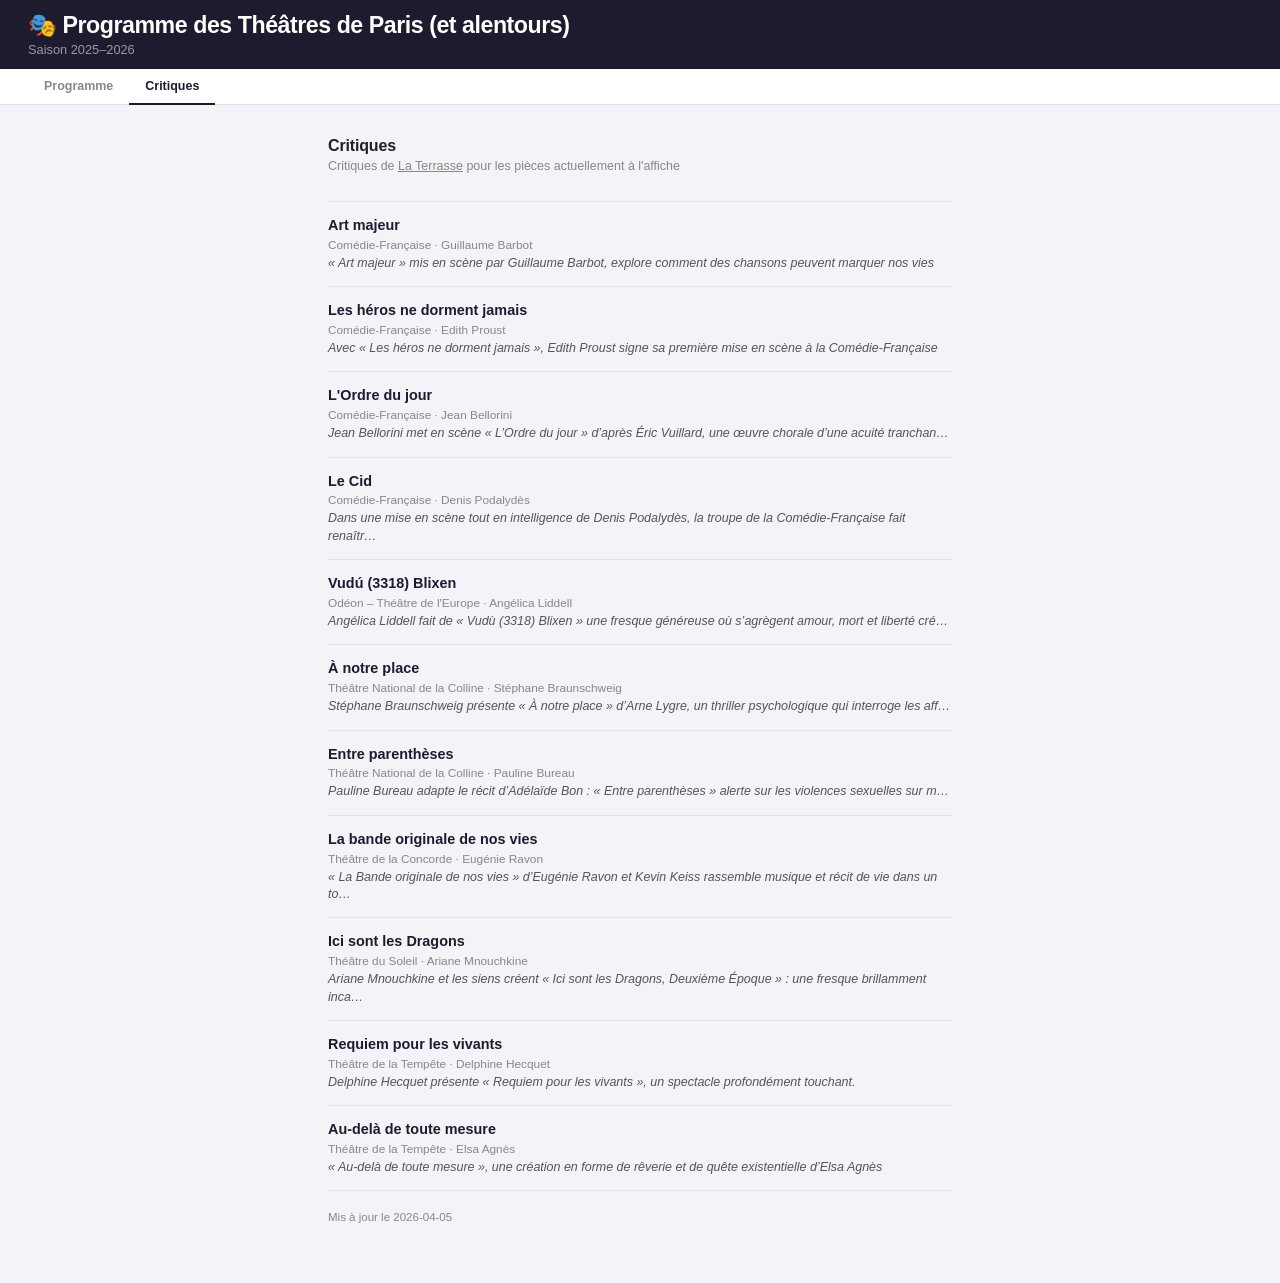
==== critiques.html @ 060c161b "Fixed a couple things and launched v2 with critics and automatic retrieval" ====
<!DOCTYPE html>
<html lang="fr">
<head>
  <meta charset="UTF-8">
  <meta name="viewport" content="width=device-width, initial-scale=1.0">
  <title>Critiques — Programme des théâtres</title>
  <link rel="icon" href="data:image/svg+xml,<svg xmlns=%22http://www.w3.org/2000/svg%22 viewBox=%220 0 100 100%22><text y=%22.9em%22 font-size=%2290%22>🎭</text></svg>">
  <link rel="stylesheet" href="style.css">
</head>
<body>

  <header>
    <div class="header-inner">
      <div>
        <h1>🎭 Programme des Théâtres de Paris (et alentours)</h1>
        <p class="subtitle">Saison 2025–2026</p>
      </div>
    </div>
  </header>

  <nav class="tab-nav">
    <div class="tab-links">
      <a href="index.html" class="tab-link">Programme</a>
      <a href="critiques.html" class="tab-link active">Critiques</a>
    </div>
  </nav>

  <div class="page-content">
    <h2 class="page-title">Critiques</h2>
    <p class="page-subtitle">
      Critiques de <a href="https://www.journal-laterrasse.fr/theatre/type/critique/" target="_blank" rel="noopener" style="color:inherit;">La Terrasse</a>
      pour les pièces actuellement à l'affiche
    </p>

    <ul class="critics-list" id="criticsList">
      <li style="color:var(--muted);font-size:.85rem;padding:14px 0;">Chargement…</li>
    </ul>

    <p class="critics-meta" id="criticsMeta"></p>
  </div>

  <script>
    function truncate(str, n) {
      return str.length > n ? str.slice(0, n).trimEnd() + "\u2026" : str;
    }

    fetch("data/critics.json")
      .then(r => r.json())
      .then(data => {
        const list = document.getElementById("criticsList");
        const meta = document.getElementById("criticsMeta");

        if (!data.matches || data.matches.length === 0) {
          list.innerHTML = '<li style="color:var(--muted);font-size:.85rem;padding:14px 0;">Aucune critique trouvée pour les pièces actuellement à l\'affiche.</li>';
        } else {
          list.innerHTML = data.matches.map(m => `
            <li>
              <a class="critics-play-link" href="${m.article_url}" target="_blank" rel="noopener">${m.play_title}</a>
              <span class="critics-theatre">${m.theatre}${m.director ? " · " + m.director : ""}</span>
              <span class="critics-headline">${truncate(m.article_title, 110)}</span>
            </li>`).join("");
        }

        meta.textContent = `Mis à jour le ${data.updated}`;
      })
      .catch(() => {
        document.getElementById("criticsList").innerHTML =
          '<li style="color:var(--muted);font-size:.85rem;padding:14px 0;">Impossible de charger les critiques.</li>';
      });
  </script>

</body>
</html>
---- style.css ----
*, *::before, *::after { box-sizing: border-box; margin: 0; padding: 0; }

:root {
  --name-w: 220px;
  --header-bg: #1c1c2e;
  --bg: #f3f3f8;
  --row-bg: #ffffff;
  --row-alt: #f8f8fc;
  --border: #e2e2ec;
  --month-line: #ebebf5;
  --today-col: #e63946;
  --muted: #888;
  --font: -apple-system, BlinkMacSystemFont, 'Segoe UI', Roboto, sans-serif;
  --radius: 4px;
}


body { font-family: var(--font); background: var(--bg); color: #222; min-height: 100vh; }

/* Header */
header {
  background: var(--header-bg);
  color: #fff;
  padding: 12px 28px;
}
.header-inner { display: flex; align-items: center; justify-content: space-between; }
header h1 { font-size: 1.45rem; font-weight: 700; letter-spacing: -.02em; }
header .subtitle { font-size: .8rem; opacity: .55; margin-top: 3px; }
.today-btn {
  background: var(--header-bg); color: #fff;
  border: none; padding: 5px 14px; border-radius: 20px; font-size: .74rem;
  font-weight: 600; cursor: pointer; white-space: nowrap; transition: background .15s;
}
.today-btn:hover { background: #2d2d4e; }

.today-btn-fab {
  position: fixed; bottom: 28px; right: 24px; z-index: 500;
  box-shadow: 0 4px 16px rgba(0,0,0,.25);
  padding: 8px 18px; font-size: .78rem;
}

/* Controls */
.controls {
  display: flex; align-items: center; flex-wrap: wrap; gap: 8px;
  padding: 10px 28px; background: var(--row-bg); border-bottom: 1px solid var(--border);
  position: sticky; top: 0; z-index: 200;
  box-shadow: 0 2px 8px rgba(0,0,0,.07);
}
.filter-label { font-size: .72rem; font-weight: 700; text-transform: uppercase; letter-spacing: .07em; color: var(--muted); white-space: nowrap; }
.filter-group { display: flex; align-items: center; gap: 8px; }
.filters { display: flex; flex-wrap: wrap; gap: 5px; }
.filter-btn {
  display: flex; align-items: center; gap: 5px;
  padding: 3px 10px; border-radius: 20px;
  border: 1.5px solid transparent;
  font-size: .74rem; font-weight: 500; cursor: pointer;
  background: #f0f0f6; color: #333; transition: all .12s;
}
.filter-btn .dot { width: 7px; height: 7px; border-radius: 50%; flex-shrink: 0; }
.filter-btn.active { background: #fff; border-color: var(--type-color, #999); color: var(--type-color, #333); }
.filter-btn:hover { opacity: .8; }
.control-sep { width: 1px; background: var(--border); align-self: stretch; margin: 0 4px; }

.controls-topbar { display: contents; } /* inline on desktop — children flow into controls flex */
.filter-groups {
  display: contents;                     /* children flow into controls flex on desktop */
}

.filters-toggle {
  display: none; align-items: center; gap: 5px;
  padding: 4px 12px; border-radius: 20px;
  border: 1.5px solid var(--border);
  font-size: .74rem; font-weight: 600; cursor: pointer;
  background: #f0f0f6; color: #333; transition: all .12s;
}
.filters-toggle:hover { background: #e4e4f0; }

.vision-btn { position: relative; }
.vision-btn::after {
  content: "Je vais voir ces pièces à coup sûr !";
  position: absolute; top: calc(100% + 8px); left: 50%;
  transform: translateX(-50%);
  background: var(--header-bg); color: #fff;
  font-size: .7rem; font-weight: 500; white-space: nowrap;
  padding: 5px 10px; border-radius: 6px;
  pointer-events: none;
  opacity: 0; transition: opacity .15s;
}
.vision-btn:hover::after { opacity: 1; }

.vision-btn {
  display: flex; align-items: center; gap: 6px;
  padding: 4px 14px; border-radius: 20px;
  border: 1.5px solid #c8a800;
  font-size: .74rem; font-weight: 700; cursor: pointer; letter-spacing: .02em;
  background: #fffbe6; color: #8a6f00; transition: all .15s;
  white-space: nowrap;
}
.vision-btn:hover { background: #fff3b0; }
.vision-btn.active {
  background: #f5c800; color: #3a2e00;
  border-color: #c8a800;
  box-shadow: 0 0 0 3px rgba(245,200,0,.25);
}

/* Scroll container — hide native scrollbar, keep the fixed mirror one */
.timeline-scroll-container {
  overflow-x: scroll; padding-bottom: 24px;
  scrollbar-width: none;
}
.timeline-scroll-container::-webkit-scrollbar { display: none; }
.timeline-wrapper { min-width: 860px; padding: 12px 28px 0 0; }

/* Month header */
.months-row { display: grid; grid-template-columns: var(--name-w) 1fr; margin-bottom: 2px; }
.months-row > div:first-child {
  position: sticky; left: 0; z-index: 6;
  background: var(--bg);
}
.months-track { position: relative; height: 26px; margin-left: 0; }
.month-label {
  position: absolute; top: 0;
  transform: translateX(-50%);
  font-size: .68rem; font-weight: 700; color: var(--muted);
  text-transform: uppercase; letter-spacing: .06em;
  white-space: nowrap; user-select: none;
}

/* Today marker in months header */
.months-today {
  position: absolute; top: 0; bottom: 0;
  width: 2px; background: var(--today-col); opacity: .8;
  border-radius: 1px;
}
.months-today::after {
  content: 'auj.';
  position: absolute; top: 6px; left: 50%;
  transform: translateX(-50%);
  font-size: .62rem; font-weight: 700;
  color: var(--today-col); white-space: nowrap;
  background: var(--bg);
  padding: 0 2px;
  z-index: 1;
}

/* Theatre row */
.theatre-row {
  display: grid; grid-template-columns: var(--name-w) 1fr;
  border-bottom: 1px solid var(--border);
}
.theatre-row:nth-child(odd) { background: var(--row-bg); }
.theatre-row:nth-child(even) { background: var(--row-alt); }

.theatre-name {
  padding: 6px 10px 6px 28px;
  display: flex; flex-direction: column; justify-content: center;
  border-right: 2px solid var(--border);
  position: sticky; left: 0; z-index: 5;
  background: var(--row-bg);
}
.theatre-row:nth-child(even) .theatre-name { background: var(--row-alt); }
.theatre-name::after {
  content: ''; position: absolute; right: -6px; top: 0; bottom: 0;
  width: 6px; background: linear-gradient(to right, rgba(0,0,0,.06), transparent);
  pointer-events: none;
}
.theatre-name a {
  color: var(--header-bg); text-decoration: none;
  font-weight: 600; font-size: .82rem; line-height: 1.3;
}
.theatre-name a:hover { color: #4040c8; text-decoration: underline; }
.theatre-name .arr { font-size: .68rem; color: var(--muted); margin-top: 1px; }
.status-badge {
  display: inline-block; align-self: flex-start; margin-top: 3px;
  padding: 1px 6px; border-radius: 10px;
  font-size: .62rem; font-weight: 700;
  white-space: nowrap;
}
.badge-national { background: #dde3f5; color: #2a3a8a; border: 1px solid #b0bde0; }
.badge-public   { background: #e8f4fd; color: #1a5a8a; border: 1px solid #a8cfe8; }

/* Track */
.theatre-track { position: relative; isolation: isolate; }

.month-line {
  position: absolute; top: 0; bottom: 0;
  width: 1px; background: var(--month-line); pointer-events: none;
}
.today-line {
  position: absolute; top: 0; bottom: 0;
  width: 2px; background: var(--today-col); opacity: .55;
  pointer-events: none; z-index: 4;
}

/* Play block */
.play-block {
  position: absolute;
  border-radius: var(--radius);
  background: #FFE6B8;
  cursor: pointer; overflow: hidden;
  transition: filter .1s, transform .1s;
  z-index: 2;
}
.play-block:hover { filter: brightness(1.18); transform: scaleY(1.04); z-index: 10; }
.play-block.dimmed { opacity: .15; pointer-events: none; }

.play-block-inner {
  display: flex; flex-direction: column; justify-content: center;
  gap: 2px; padding: 0 8px 0 12px; height: 100%; overflow: hidden;
}

.play-title {
  font-size: .69rem; font-weight: 700; color: #1a1a1a;
  white-space: nowrap; overflow: hidden; text-overflow: ellipsis;
  pointer-events: none;
}
.play-title-link {
  pointer-events: auto;
  text-decoration: none;
  color: #1a1a1a;
}
.play-title-link:hover {
  text-decoration: underline;
  text-underline-offset: 2px;
}

.play-tags {
  display: flex; gap: 6px; overflow: hidden; flex-shrink: 0;
}
.play-tag {
  display: flex; align-items: center; gap: 3px;
  font-size: .58rem; font-weight: 500; color: rgba(0,0,0,.65);
  white-space: nowrap; pointer-events: none;
}
.tag-dot {
  width: 7px; height: 7px; border-radius: 50%; flex-shrink: 0;
}

/* Tooltip */
.tooltip {
  position: fixed; z-index: 9999;
  background: var(--header-bg); color: #fff;
  padding: 10px 13px; border-radius: 8px;
  font-size: .78rem; line-height: 1.55;
  pointer-events: none; max-width: 255px;
  box-shadow: 0 6px 24px rgba(0,0,0,.3);
  opacity: 0; transition: opacity .15s;
}
.tooltip.visible { opacity: 1; }
/* Mobile: fixed panel at bottom */
.tooltip.tip-fixed {
  left: 12px !important; right: 12px !important;
  bottom: 16px !important; top: auto !important;
  max-width: none; width: auto;
  border-radius: 12px;
  pointer-events: auto;
  font-size: .85rem; padding: 14px 16px;
}
.tt-title { font-weight: 700; font-size: .88rem; margin-bottom: 5px; display: block; }
.tt-title-link {
  color: #fff; text-decoration: none;
  border-bottom: 1px solid rgba(255,255,255,.4);
}
.tt-title-link:hover { border-bottom-color: #fff; }
.tt-types { display: flex; flex-wrap: wrap; gap: 4px; margin-bottom: 5px; }
.tt-type {
  display: inline-block; padding: 1px 8px; border-radius: 10px;
  font-size: .68rem; font-weight: 700; color: #fff;
}
.tt-row { display: flex; gap: 4px; }
.tt-row .lbl { color: #aaa; flex-shrink: 0; }
.tt-dates { color: #bbb; margin-top: 3px; font-size: .74rem; }

/* Fixed mirror scrollbar */
.scroll-mirror {
  position: fixed; bottom: 0; left: 0; right: 0;
  overflow-x: auto; overflow-y: hidden;
  height: 22px;
  z-index: 150;
  background: var(--row-bg);
  border-top: 1px solid var(--border);
  box-shadow: 0 -2px 6px rgba(0,0,0,.06);
}
.scroll-mirror::-webkit-scrollbar { height: 14px; }
.scroll-mirror::-webkit-scrollbar-track { background: #f0f0f6; }
.scroll-mirror::-webkit-scrollbar-thumb { background: #c0c0d0; border-radius: 4px; }
.scroll-mirror::-webkit-scrollbar-thumb:hover { background: #9090b0; }
#scrollMirrorInner { height: 1px; }

/* Tab nav — static, sits at top of page, scrolls away */
.tab-nav {
  display: flex; align-items: center;
  background: var(--row-bg); border-bottom: 1px solid var(--border);
  padding: 0 28px;
}
.tab-links { display: flex; }
.tab-link {
  padding: 10px 16px;
  font-size: .78rem; font-weight: 600;
  color: var(--muted); text-decoration: none;
  border-bottom: 2px solid transparent;
  margin-bottom: -1px;
  transition: color .12s, border-color .12s;
  white-space: nowrap;
}
.tab-link:hover { color: var(--header-bg); }
.tab-link.active { color: var(--header-bg); border-bottom-color: var(--header-bg); }

/* Page content (non-programme pages) */
.page-content {
  max-width: 680px; margin: 0 auto; padding: 32px 28px 60px;
}
.page-title {
  font-size: 1rem; font-weight: 700; letter-spacing: -.01em;
  margin-bottom: 4px;
}
.page-subtitle {
  font-size: .78rem; color: var(--muted); margin-bottom: 28px;
}

/* Critics list */
.critics-list { list-style: none; }
.critics-list li {
  border-bottom: 1px solid var(--border);
  padding: 14px 0;
  display: flex; flex-direction: column; gap: 3px;
}
.critics-list li:first-child { border-top: 1px solid var(--border); }
.critics-play-link {
  color: var(--header-bg); text-decoration: none;
  font-size: .9rem; font-weight: 700; line-height: 1.3;
}
.critics-play-link:hover { text-decoration: underline; text-underline-offset: 3px; }
.critics-theatre {
  font-size: .74rem; color: var(--muted);
}
.critics-headline {
  font-size: .78rem; color: #555; line-height: 1.4;
  font-style: italic;
}
.critics-meta {
  font-size: .72rem; color: var(--muted); margin-top: 20px;
}

/* Placeholder */
.placeholder {
  border: 1.5px dashed var(--border); border-radius: 8px;
  padding: 40px 28px; text-align: center;
  color: var(--muted); font-size: .85rem; line-height: 1.7;
}

footer {
  text-align: center; padding: 20px; padding-bottom: 42px;
  font-size: .76rem; color: var(--muted);
  border-top: 1px solid var(--border); margin-top: 16px;
}

@media (max-width: 640px) {
  :root { --name-w: 110px; }

  header { padding: 12px 16px; }
  header h1 { font-size: 1rem; }
  header .subtitle { display: none; }
  .today-btn-fab { bottom: 16px; right: 16px; }

  /* Controls: collapsible on mobile */
  .controls { position: static; padding: 8px 12px; flex-direction: column; align-items: flex-start; gap: 6px; }
  .controls-topbar { display: flex; align-items: center; gap: 8px; width: 100%; }
  .filters-toggle { display: flex; }
  .filter-groups { display: none; flex-direction: column; gap: 6px; width: 100%; }
  .controls.open .filter-groups { display: flex; }
  .filter-group { gap: 6px; flex-wrap: wrap; }
  .filter-label { display: block; font-size: .68rem; }
  .control-sep { display: none; }
  .filters { gap: 4px; }
  .filter-btn { padding: 3px 8px; font-size: .7rem; }
  .vision-btn::after { display: none; }
  .vision-btn { align-self: flex-start; }

  .timeline-wrapper { padding-right: 12px; }

  /* Larger tap targets for play blocks */
  .play-block { min-height: 28px; }
  .theatre-name { padding-left: 12px; }
  .theatre-name a { font-size: .75rem; }
  .theatre-name .arr { display: none; }
}
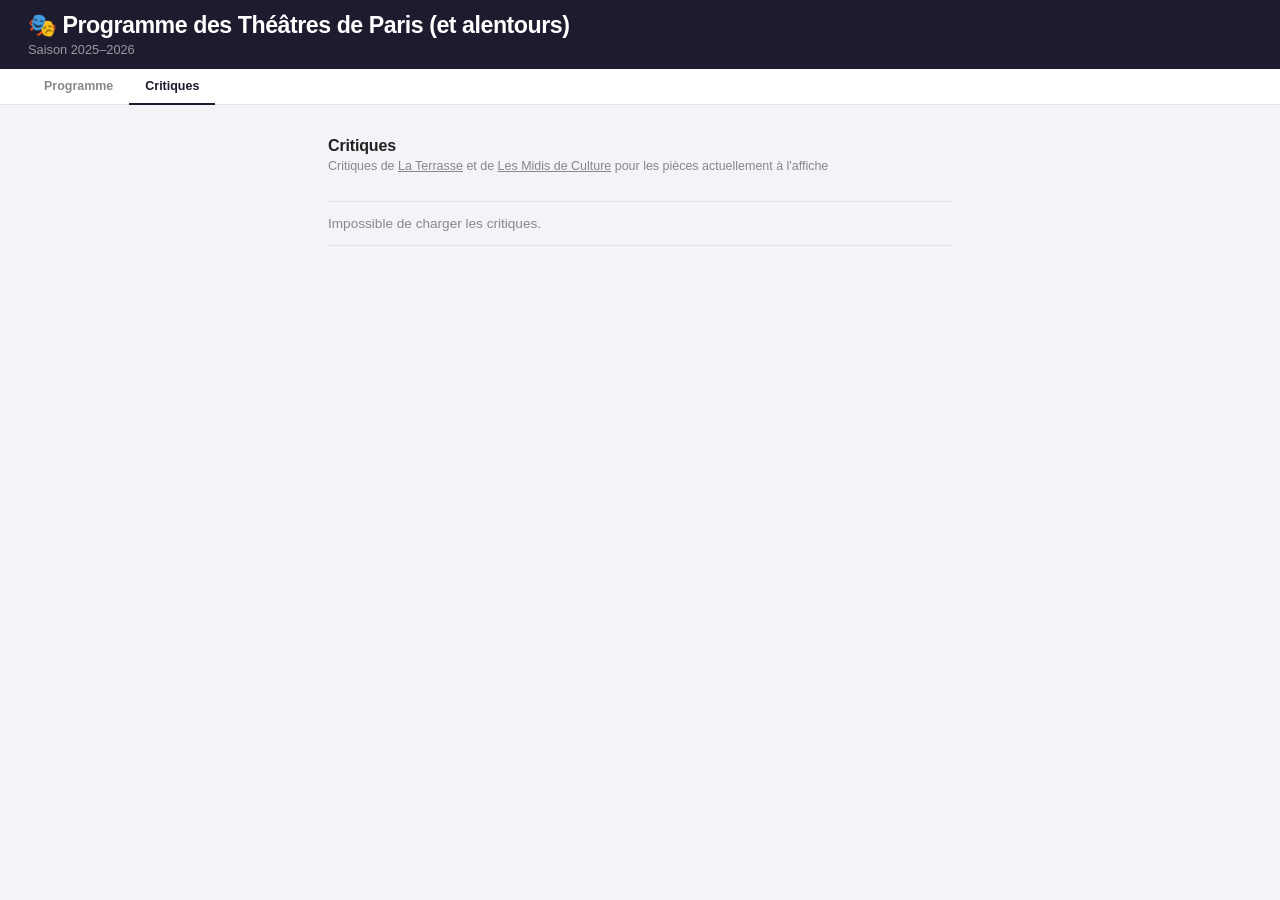
==== commit c17427d0: "Updated the critics retrieval and added France culture critics" ====
--- a/critiques.html
+++ b/critiques.html
@@ -29,6 +29,7 @@
     <h2 class="page-title">Critiques</h2>
     <p class="page-subtitle">
       Critiques de <a href="https://www.journal-laterrasse.fr/theatre/type/critique/" target="_blank" rel="noopener" style="color:inherit;">La Terrasse</a>
+      et de <a href="https://www.radiofrance.fr/franceculture/podcasts/les-midis-de-culture" target="_blank" rel="noopener" style="color:inherit;">Les Midis de Culture</a>
       pour les pièces actuellement à l'affiche
     </p>
 
@@ -44,24 +45,38 @@
       return str.length > n ? str.slice(0, n).trimEnd() + "\u2026" : str;
     }
 
-    fetch("data/critics.json")
-      .then(r => r.json())
-      .then(data => {
+    const SOURCE_LABELS = {
+      terrasse:       "La Terrasse",
+      france_culture: "Les Midis de Culture",
+    };
+
+    Promise.all([
+      fetch("data/critics/laterrasse.json").then(r => r.json()),
+      fetch("data/critics/france_culture.json").then(r => r.json()).catch(() => ({ matches: [] })),
+    ])
+      .then(([terrasse, fc]) => {
         const list = document.getElementById("criticsList");
         const meta = document.getElementById("criticsMeta");
 
-        if (!data.matches || data.matches.length === 0) {
+        const all = [
+          ...(terrasse.matches || []).map(m => ({ ...m, source: "terrasse" })),
+          ...(fc.matches || []).map(m => ({ ...m, source: "france_culture" })),
+        ].sort((a, b) => a.play_title.localeCompare(b.play_title, "fr"));
+
+        if (all.length === 0) {
           list.innerHTML = '<li style="color:var(--muted);font-size:.85rem;padding:14px 0;">Aucune critique trouvée pour les pièces actuellement à l\'affiche.</li>';
         } else {
-          list.innerHTML = data.matches.map(m => `
+          list.innerHTML = all.map(m => `
             <li>
               <a class="critics-play-link" href="${m.article_url}" target="_blank" rel="noopener">${m.play_title}</a>
-              <span class="critics-theatre">${m.theatre}${m.director ? " · " + m.director : ""}</span>
+              <span class="critics-theatre">${m.theatre}${m.director ? " \u00b7 " + m.director : ""}</span>
               <span class="critics-headline">${truncate(m.article_title, 110)}</span>
+              <span class="critics-source">${SOURCE_LABELS[m.source] || m.source}</span>
             </li>`).join("");
         }
 
-        meta.textContent = `Mis à jour le ${data.updated}`;
+        const dates = [terrasse.updated, fc.updated].filter(Boolean).sort();
+        meta.textContent = dates.length ? `Mis à jour le ${dates[dates.length - 1]}` : "";
       })
       .catch(() => {
         document.getElementById("criticsList").innerHTML =
--- a/style.css
+++ b/style.css
@@ -178,6 +178,7 @@
 }
 .badge-national { background: #dde3f5; color: #2a3a8a; border: 1px solid #b0bde0; }
 .badge-public   { background: #e8f4fd; color: #1a5a8a; border: 1px solid #a8cfe8; }
+.badge-prive    { background: #f5ddd0; color: #8b3a10; border: 1px solid #d4956a; }
 
 /* Track */
 .theatre-track { position: relative; isolation: isolate; }
@@ -337,6 +338,10 @@
 .critics-headline {
   font-size: .78rem; color: #555; line-height: 1.4;
   font-style: italic;
+}
+.critics-source {
+  font-size: .68rem; color: var(--muted);
+  font-style: normal; letter-spacing: .02em;
 }
 .critics-meta {
   font-size: .72rem; color: var(--muted); margin-top: 20px;
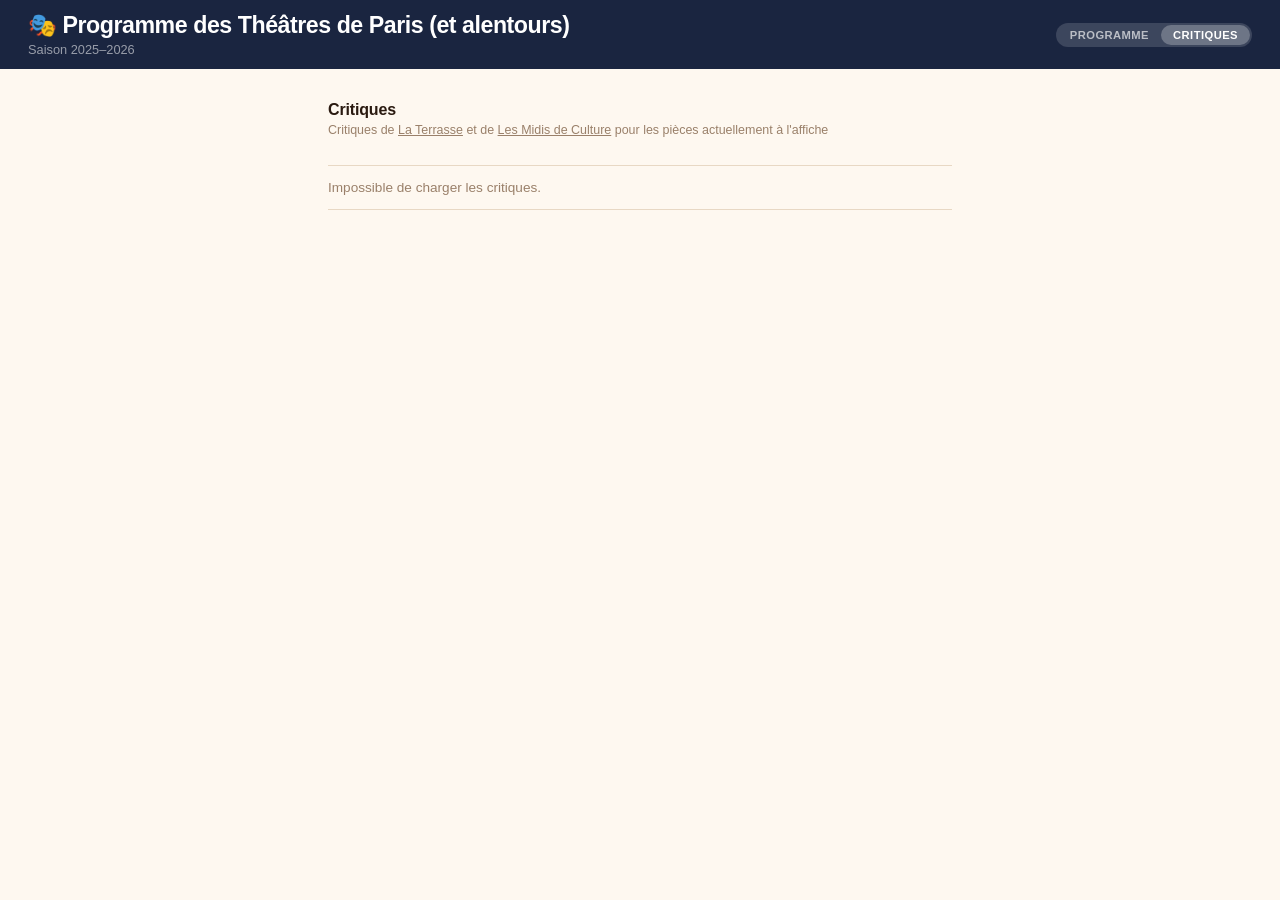
==== commit 93d3d37d: "Updated scrapping scripts and aesthetics" ====
--- a/critiques.html
+++ b/critiques.html
@@ -15,15 +15,12 @@
         <h1>🎭 Programme des Théâtres de Paris (et alentours)</h1>
         <p class="subtitle">Saison 2025–2026</p>
       </div>
+      <nav class="tab-switcher">
+        <a href="index.html" class="tab-opt">Programme</a>
+        <a href="critiques.html" class="tab-opt active">Critiques</a>
+      </nav>
     </div>
   </header>
-
-  <nav class="tab-nav">
-    <div class="tab-links">
-      <a href="index.html" class="tab-link">Programme</a>
-      <a href="critiques.html" class="tab-link active">Critiques</a>
-    </div>
-  </nav>
 
   <div class="page-content">
     <h2 class="page-title">Critiques</h2>
@@ -42,7 +39,7 @@
 
   <script>
     function truncate(str, n) {
-      return str.length > n ? str.slice(0, n).trimEnd() + "\u2026" : str;
+      return str.length > n ? str.slice(0, n).trimEnd() + "…" : str;
     }
 
     const SOURCE_LABELS = {
@@ -69,7 +66,7 @@
           list.innerHTML = all.map(m => `
             <li>
               <a class="critics-play-link" href="${m.article_url}" target="_blank" rel="noopener">${m.play_title}</a>
-              <span class="critics-theatre">${m.theatre}${m.director ? " \u00b7 " + m.director : ""}</span>
+              <span class="critics-theatre">${m.theatre}${m.director ? " · " + m.director : ""}</span>
               <span class="critics-headline">${truncate(m.article_title, 110)}</span>
               <span class="critics-source">${SOURCE_LABELS[m.source] || m.source}</span>
             </li>`).join("");
--- a/style.css
+++ b/style.css
@@ -2,20 +2,42 @@
 
 :root {
   --name-w: 220px;
-  --header-bg: #1c1c2e;
-  --bg: #f3f3f8;
-  --row-bg: #ffffff;
-  --row-alt: #f8f8fc;
-  --border: #e2e2ec;
-  --month-line: #ebebf5;
-  --today-col: #e63946;
-  --muted: #888;
+  --radius: 4px;
   --font: -apple-system, BlinkMacSystemFont, 'Segoe UI', Roboto, sans-serif;
-  --radius: 4px;
-}
-
-
-body { font-family: var(--font); background: var(--bg); color: #222; min-height: 100vh; }
+
+  --header-bg:            #1a2540;
+  --header-bg-hover:      #253560;
+  --bg:                   #fef8f0;
+  --row-bg:               #fffdf8;
+  --row-alt:              #faf4ea;
+  --border:               #e8d8c4;
+  --month-line:           #f0e4d4;
+  --today-col:            #d06010;
+  --muted:                #9a806a;
+  --text:                 #2a1a10;
+  --text-2:               #5a3e2e;
+  --play-bg:              #f0c890;
+  --filter-btn-bg:        #f5e8d8;
+  --filter-btn-color:     #3a2418;
+  --filter-active-bg:     #fffdf8;
+  --link-hover:           #a03010;
+  --scrollbar-track:      #f0e4d4;
+  --scrollbar-thumb:      #c8a880;
+  --scrollbar-hover:      #a88860;
+
+  --badge-national-bg:    #f5e4c0;
+  --badge-national-color: #4a2e08;
+  --badge-national-border:#d4aa60;
+  --badge-public-bg:      #d8eee8;
+  --badge-public-color:   #1a4838;
+  --badge-public-border:  #88c0b0;
+  --badge-prive-bg:       #fce8d8;
+  --badge-prive-color:    #7a2e08;
+  --badge-prive-border:   #e0a070;
+}
+
+
+body { font-family: var(--font); background: var(--bg); color: var(--text); min-height: 100vh; }
 
 /* Header */
 header {
@@ -23,7 +45,8 @@
   color: #fff;
   padding: 12px 28px;
 }
-.header-inner { display: flex; align-items: center; justify-content: space-between; }
+.header-inner { display: flex; align-items: center; justify-content: space-between; gap: 12px; }
+.header-inner > div:first-child { min-width: 0; }
 header h1 { font-size: 1.45rem; font-weight: 700; letter-spacing: -.02em; }
 header .subtitle { font-size: .8rem; opacity: .55; margin-top: 3px; }
 .today-btn {
@@ -31,7 +54,7 @@
   border: none; padding: 5px 14px; border-radius: 20px; font-size: .74rem;
   font-weight: 600; cursor: pointer; white-space: nowrap; transition: background .15s;
 }
-.today-btn:hover { background: #2d2d4e; }
+.today-btn:hover { background: var(--header-bg-hover); }
 
 .today-btn-fab {
   position: fixed; bottom: 28px; right: 24px; z-index: 500;
@@ -44,7 +67,7 @@
   display: flex; align-items: center; flex-wrap: wrap; gap: 8px;
   padding: 10px 28px; background: var(--row-bg); border-bottom: 1px solid var(--border);
   position: sticky; top: 0; z-index: 200;
-  box-shadow: 0 2px 8px rgba(0,0,0,.07);
+  box-shadow: 0 2px 8px rgba(0,0,0,.06);
 }
 .filter-label { font-size: .72rem; font-weight: 700; text-transform: uppercase; letter-spacing: .07em; color: var(--muted); white-space: nowrap; }
 .filter-group { display: flex; align-items: center; gap: 8px; }
@@ -54,26 +77,24 @@
   padding: 3px 10px; border-radius: 20px;
   border: 1.5px solid transparent;
   font-size: .74rem; font-weight: 500; cursor: pointer;
-  background: #f0f0f6; color: #333; transition: all .12s;
+  background: var(--filter-btn-bg); color: var(--filter-btn-color); transition: all .12s;
 }
 .filter-btn .dot { width: 7px; height: 7px; border-radius: 50%; flex-shrink: 0; }
-.filter-btn.active { background: #fff; border-color: var(--type-color, #999); color: var(--type-color, #333); }
+.filter-btn.active { background: var(--filter-active-bg); border-color: var(--type-color, #999); color: var(--type-color, var(--text)); }
 .filter-btn:hover { opacity: .8; }
 .control-sep { width: 1px; background: var(--border); align-self: stretch; margin: 0 4px; }
 
-.controls-topbar { display: contents; } /* inline on desktop — children flow into controls flex */
-.filter-groups {
-  display: contents;                     /* children flow into controls flex on desktop */
-}
+.controls-topbar { display: contents; }
+.filter-groups { display: contents; }
 
 .filters-toggle {
   display: none; align-items: center; gap: 5px;
   padding: 4px 12px; border-radius: 20px;
   border: 1.5px solid var(--border);
   font-size: .74rem; font-weight: 600; cursor: pointer;
-  background: #f0f0f6; color: #333; transition: all .12s;
-}
-.filters-toggle:hover { background: #e4e4f0; }
+  background: var(--filter-btn-bg); color: var(--filter-btn-color); transition: all .12s;
+}
+.filters-toggle:hover { background: var(--filter-active-bg); }
 
 .vision-btn { position: relative; }
 .vision-btn::after {
@@ -103,7 +124,7 @@
   box-shadow: 0 0 0 3px rgba(245,200,0,.25);
 }
 
-/* Scroll container — hide native scrollbar, keep the fixed mirror one */
+/* Scroll container */
 .timeline-scroll-container {
   overflow-x: scroll; padding-bottom: 24px;
   scrollbar-width: none;
@@ -148,7 +169,7 @@
   display: grid; grid-template-columns: var(--name-w) 1fr;
   border-bottom: 1px solid var(--border);
 }
-.theatre-row:nth-child(odd) { background: var(--row-bg); }
+.theatre-row:nth-child(odd)  { background: var(--row-bg); }
 .theatre-row:nth-child(even) { background: var(--row-alt); }
 
 .theatre-name {
@@ -161,14 +182,14 @@
 .theatre-row:nth-child(even) .theatre-name { background: var(--row-alt); }
 .theatre-name::after {
   content: ''; position: absolute; right: -6px; top: 0; bottom: 0;
-  width: 6px; background: linear-gradient(to right, rgba(0,0,0,.06), transparent);
+  width: 6px; background: linear-gradient(to right, rgba(0,0,0,.05), transparent);
   pointer-events: none;
 }
 .theatre-name a {
   color: var(--header-bg); text-decoration: none;
   font-weight: 600; font-size: .82rem; line-height: 1.3;
 }
-.theatre-name a:hover { color: #4040c8; text-decoration: underline; }
+.theatre-name a:hover { color: var(--link-hover); text-decoration: underline; }
 .theatre-name .arr { font-size: .68rem; color: var(--muted); margin-top: 1px; }
 .status-badge {
   display: inline-block; align-self: flex-start; margin-top: 3px;
@@ -176,9 +197,21 @@
   font-size: .62rem; font-weight: 700;
   white-space: nowrap;
 }
-.badge-national { background: #dde3f5; color: #2a3a8a; border: 1px solid #b0bde0; }
-.badge-public   { background: #e8f4fd; color: #1a5a8a; border: 1px solid #a8cfe8; }
-.badge-prive    { background: #f5ddd0; color: #8b3a10; border: 1px solid #d4956a; }
+.badge-national {
+  background: var(--badge-national-bg);
+  color: var(--badge-national-color);
+  border: 1px solid var(--badge-national-border);
+}
+.badge-public {
+  background: var(--badge-public-bg);
+  color: var(--badge-public-color);
+  border: 1px solid var(--badge-public-border);
+}
+.badge-prive {
+  background: var(--badge-prive-bg);
+  color: var(--badge-prive-color);
+  border: 1px solid var(--badge-prive-border);
+}
 
 /* Track */
 .theatre-track { position: relative; isolation: isolate; }
@@ -197,12 +230,12 @@
 .play-block {
   position: absolute;
   border-radius: var(--radius);
-  background: #FFE6B8;
+  background: var(--play-bg);
   cursor: pointer; overflow: hidden;
   transition: filter .1s, transform .1s;
   z-index: 2;
 }
-.play-block:hover { filter: brightness(1.18); transform: scaleY(1.04); z-index: 10; }
+.play-block:hover { filter: brightness(1.06); transform: scaleY(1.04); z-index: 10; }
 .play-block.dimmed { opacity: .15; pointer-events: none; }
 
 .play-block-inner {
@@ -211,14 +244,14 @@
 }
 
 .play-title {
-  font-size: .69rem; font-weight: 700; color: #1a1a1a;
+  font-size: .69rem; font-weight: 700; color: var(--text);
   white-space: nowrap; overflow: hidden; text-overflow: ellipsis;
   pointer-events: none;
 }
 .play-title-link {
   pointer-events: auto;
   text-decoration: none;
-  color: #1a1a1a;
+  color: var(--text);
 }
 .play-title-link:hover {
   text-decoration: underline;
@@ -230,7 +263,7 @@
 }
 .play-tag {
   display: flex; align-items: center; gap: 3px;
-  font-size: .58rem; font-weight: 500; color: rgba(0,0,0,.65);
+  font-size: .58rem; font-weight: 500; color: rgba(0,0,0,.55);
   white-space: nowrap; pointer-events: none;
 }
 .tag-dot {
@@ -244,11 +277,10 @@
   padding: 10px 13px; border-radius: 8px;
   font-size: .78rem; line-height: 1.55;
   pointer-events: none; max-width: 255px;
-  box-shadow: 0 6px 24px rgba(0,0,0,.3);
+  box-shadow: 0 6px 24px rgba(0,0,0,.25);
   opacity: 0; transition: opacity .15s;
 }
 .tooltip.visible { opacity: 1; }
-/* Mobile: fixed panel at bottom */
 .tooltip.tip-fixed {
   left: 12px !important; right: 12px !important;
   bottom: 16px !important; top: auto !important;
@@ -269,8 +301,8 @@
   font-size: .68rem; font-weight: 700; color: #fff;
 }
 .tt-row { display: flex; gap: 4px; }
-.tt-row .lbl { color: #aaa; flex-shrink: 0; }
-.tt-dates { color: #bbb; margin-top: 3px; font-size: .74rem; }
+.tt-row .lbl { color: rgba(255,255,255,.5); flex-shrink: 0; }
+.tt-dates { color: rgba(255,255,255,.55); margin-top: 3px; font-size: .74rem; }
 
 /* Fixed mirror scrollbar */
 .scroll-mirror {
@@ -280,32 +312,30 @@
   z-index: 150;
   background: var(--row-bg);
   border-top: 1px solid var(--border);
-  box-shadow: 0 -2px 6px rgba(0,0,0,.06);
+  box-shadow: 0 -2px 6px rgba(0,0,0,.05);
 }
 .scroll-mirror::-webkit-scrollbar { height: 14px; }
-.scroll-mirror::-webkit-scrollbar-track { background: #f0f0f6; }
-.scroll-mirror::-webkit-scrollbar-thumb { background: #c0c0d0; border-radius: 4px; }
-.scroll-mirror::-webkit-scrollbar-thumb:hover { background: #9090b0; }
+.scroll-mirror::-webkit-scrollbar-track { background: var(--scrollbar-track); }
+.scroll-mirror::-webkit-scrollbar-thumb { background: var(--scrollbar-thumb); border-radius: 4px; }
+.scroll-mirror::-webkit-scrollbar-thumb:hover { background: var(--scrollbar-hover); }
 #scrollMirrorInner { height: 1px; }
 
-/* Tab nav — static, sits at top of page, scrolls away */
-.tab-nav {
-  display: flex; align-items: center;
-  background: var(--row-bg); border-bottom: 1px solid var(--border);
-  padding: 0 28px;
-}
-.tab-links { display: flex; }
-.tab-link {
-  padding: 10px 16px;
-  font-size: .78rem; font-weight: 600;
-  color: var(--muted); text-decoration: none;
-  border-bottom: 2px solid transparent;
-  margin-bottom: -1px;
-  transition: color .12s, border-color .12s;
-  white-space: nowrap;
-}
-.tab-link:hover { color: var(--header-bg); }
-.tab-link.active { color: var(--header-bg); border-bottom-color: var(--header-bg); }
+/* Tab switcher (in header) */
+.tab-switcher {
+  display: flex; flex-shrink: 0; margin-left: 16px;
+  background: rgba(255,255,255,.15);
+  border-radius: 20px; padding: 2px;
+}
+.tab-opt {
+  background: transparent; border: none; border-radius: 16px;
+  color: rgba(255,255,255,.65);
+  font-size: .7rem; font-weight: 600; letter-spacing: .04em;
+  padding: 4px 12px; text-decoration: none; white-space: nowrap;
+  font-family: var(--font); text-transform: uppercase;
+  transition: background .15s, color .15s;
+}
+.tab-opt:hover { color: #fff; }
+.tab-opt.active { background: rgba(255,255,255,.25); color: #fff; }
 
 /* Page content (non-programme pages) */
 .page-content {
@@ -336,7 +366,7 @@
   font-size: .74rem; color: var(--muted);
 }
 .critics-headline {
-  font-size: .78rem; color: #555; line-height: 1.4;
+  font-size: .78rem; color: var(--text-2); line-height: 1.4;
   font-style: italic;
 }
 .critics-source {
@@ -368,7 +398,6 @@
   header .subtitle { display: none; }
   .today-btn-fab { bottom: 16px; right: 16px; }
 
-  /* Controls: collapsible on mobile */
   .controls { position: static; padding: 8px 12px; flex-direction: column; align-items: flex-start; gap: 6px; }
   .controls-topbar { display: flex; align-items: center; gap: 8px; width: 100%; }
   .filters-toggle { display: flex; }
@@ -384,7 +413,6 @@
 
   .timeline-wrapper { padding-right: 12px; }
 
-  /* Larger tap targets for play blocks */
   .play-block { min-height: 28px; }
   .theatre-name { padding-left: 12px; }
   .theatre-name a { font-size: .75rem; }
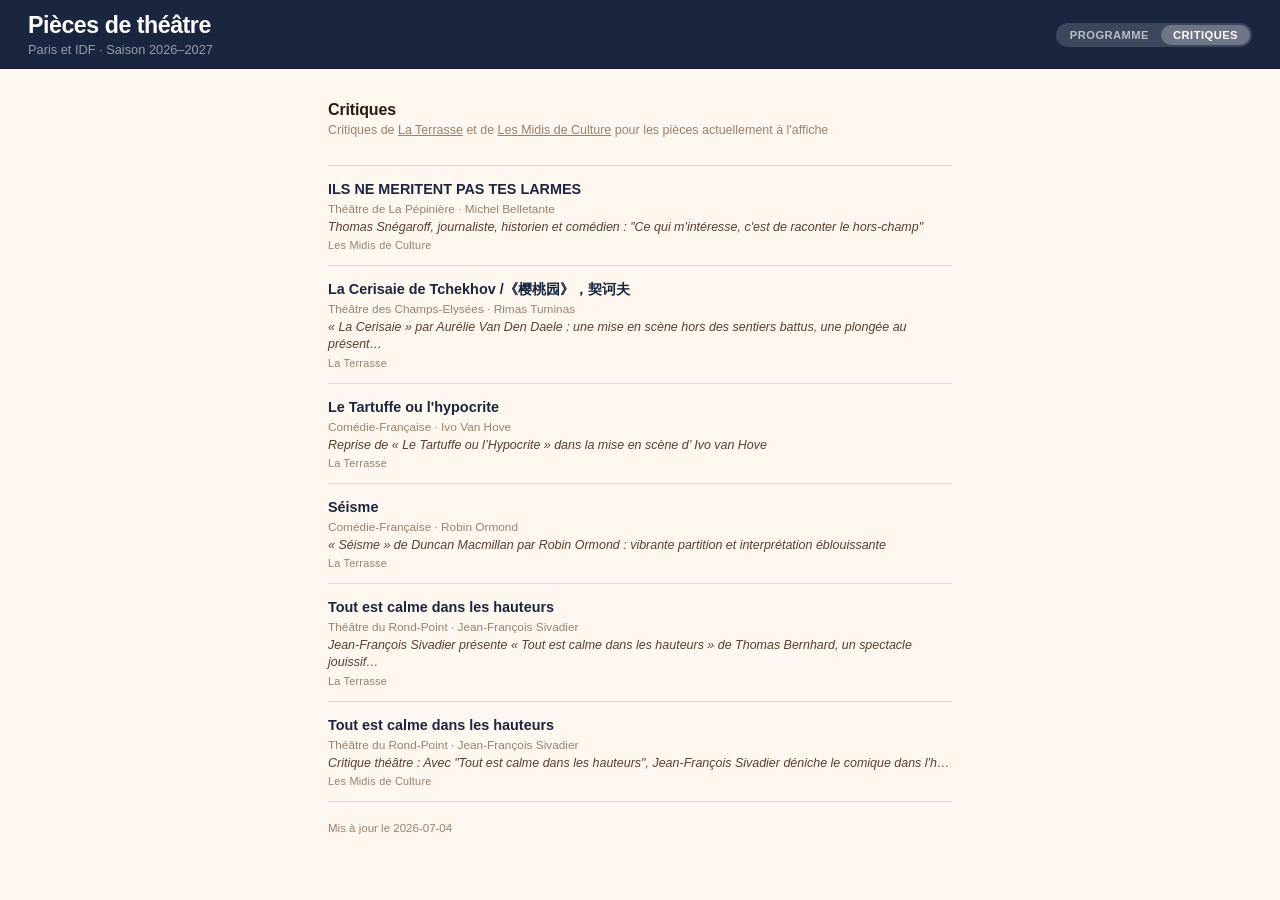
==== commit 2a4a1835: "2027 update v1" ====
--- a/critiques.html
+++ b/critiques.html
@@ -12,8 +12,8 @@
   <header>
     <div class="header-inner">
       <div>
-        <h1>🎭 Programme des Théâtres de Paris (et alentours)</h1>
-        <p class="subtitle">Saison 2025–2026</p>
+        <h1>Pièces de théâtre</h1>
+        <p class="subtitle">Paris et IDF · Saison 2026–2027</p>
       </div>
       <nav class="tab-switcher">
         <a href="index.html" class="tab-opt">Programme</a>
--- a/style.css
+++ b/style.css
@@ -190,6 +190,7 @@
   font-weight: 600; font-size: .82rem; line-height: 1.3;
 }
 .theatre-name a:hover { color: var(--link-hover); text-decoration: underline; }
+.theatre-name .incomplete-marker { color: var(--muted); font-weight: 700; margin-left: 2px; }
 .theatre-name .arr { font-size: .68rem; color: var(--muted); margin-top: 1px; }
 .status-badge {
   display: inline-block; align-self: flex-start; margin-top: 3px;
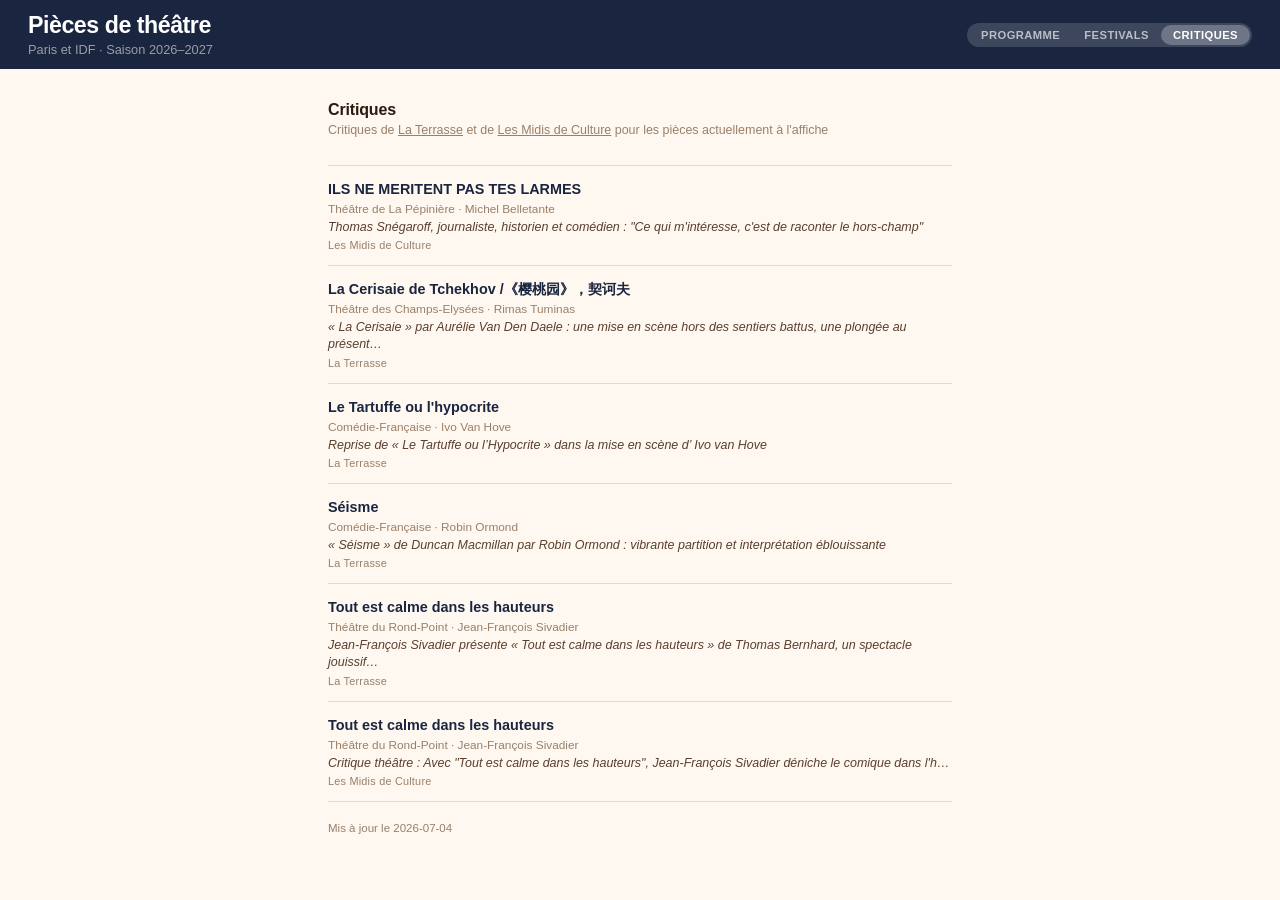
==== commit 38362835: "Update added festivals 2026-27 v1" ====
--- a/critiques.html
+++ b/critiques.html
@@ -17,6 +17,7 @@
       </div>
       <nav class="tab-switcher">
         <a href="index.html" class="tab-opt">Programme</a>
+        <a href="festival.html" class="tab-opt">Festivals</a>
         <a href="critiques.html" class="tab-opt active">Critiques</a>
       </nav>
     </div>
--- a/style.css
+++ b/style.css
@@ -378,6 +378,30 @@
   font-size: .72rem; color: var(--muted); margin-top: 20px;
 }
 
+/* Festival cards */
+.festival-grid {
+  display: grid; grid-template-columns: repeat(auto-fill, minmax(240px, 1fr));
+  gap: 16px;
+}
+.festival-card {
+  display: flex; flex-direction: column; gap: 5px;
+  border: 1px solid var(--border); border-radius: 8px;
+  padding: 16px 18px; background: var(--row-bg);
+}
+.festival-name {
+  color: var(--header-bg); text-decoration: none;
+  font-size: .92rem; font-weight: 700; line-height: 1.3;
+}
+.festival-name:hover { color: var(--link-hover); text-decoration: underline; }
+.festival-dates { font-size: .76rem; font-weight: 600; color: var(--today-col); }
+.festival-location { font-size: .78rem; color: var(--muted); }
+.festival-link {
+  margin-top: 8px; align-self: flex-start;
+  font-size: .74rem; font-weight: 600;
+  color: var(--header-bg); text-decoration: none;
+}
+.festival-link:hover { color: var(--link-hover); text-decoration: underline; }
+
 /* Placeholder */
 .placeholder {
   border: 1.5px dashed var(--border); border-radius: 8px;
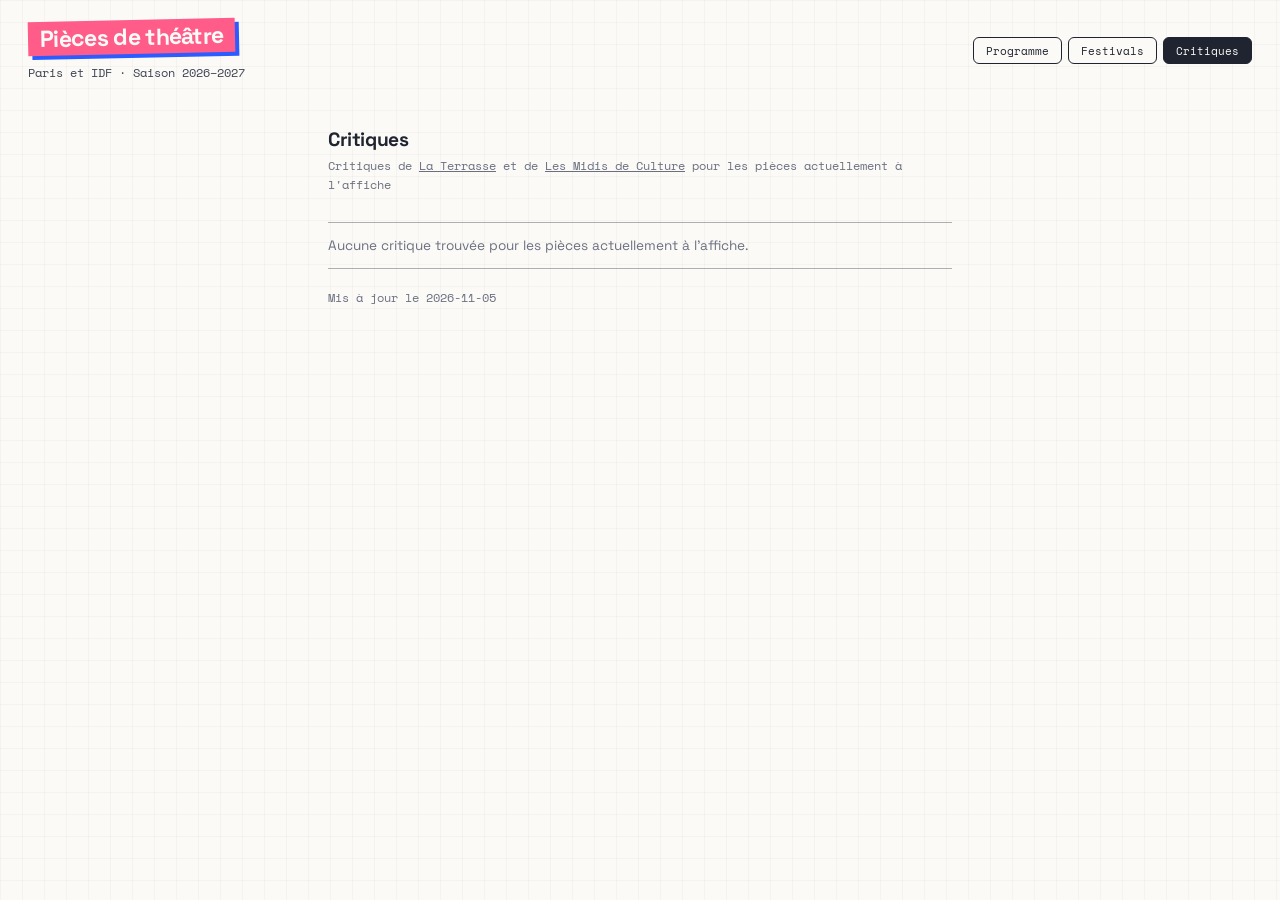
==== commit 8ebb4171: "New "Carnet" design and continuous today line - Risograph-notebook theme: grid paper, Space Grotesk/" ====
--- a/critiques.html
+++ b/critiques.html
@@ -5,6 +5,9 @@
   <meta name="viewport" content="width=device-width, initial-scale=1.0">
   <title>Critiques — Programme des théâtres</title>
   <link rel="icon" href="data:image/svg+xml,<svg xmlns=%22http://www.w3.org/2000/svg%22 viewBox=%220 0 100 100%22><text y=%22.9em%22 font-size=%2290%22>🎭</text></svg>">
+  <link rel="preconnect" href="https://fonts.googleapis.com">
+  <link rel="preconnect" href="https://fonts.gstatic.com" crossorigin>
+  <link href="https://fonts.googleapis.com/css2?family=Space+Grotesk:wght@500;700&family=Space+Mono:wght@400;700&display=swap" rel="stylesheet">
   <link rel="stylesheet" href="style.css">
 </head>
 <body>
--- a/style.css
+++ b/style.css
@@ -3,37 +3,43 @@
 :root {
   --name-w: 220px;
   --radius: 4px;
-  --font: -apple-system, BlinkMacSystemFont, 'Segoe UI', Roboto, sans-serif;
-
-  --header-bg:            #1a2540;
-  --header-bg-hover:      #253560;
-  --bg:                   #fef8f0;
-  --row-bg:               #fffdf8;
-  --row-alt:              #faf4ea;
-  --border:               #e8d8c4;
-  --month-line:           #f0e4d4;
-  --today-col:            #d06010;
-  --muted:                #9a806a;
-  --text:                 #2a1a10;
-  --text-2:               #5a3e2e;
-  --play-bg:              #f0c890;
-  --filter-btn-bg:        #f5e8d8;
-  --filter-btn-color:     #3a2418;
-  --filter-active-bg:     #fffdf8;
-  --link-hover:           #a03010;
-  --scrollbar-track:      #f0e4d4;
-  --scrollbar-thumb:      #c8a880;
-  --scrollbar-hover:      #a88860;
-
-  --badge-national-bg:    #f5e4c0;
-  --badge-national-color: #4a2e08;
-  --badge-national-border:#d4aa60;
-  --badge-public-bg:      #d8eee8;
-  --badge-public-color:   #1a4838;
-  --badge-public-border:  #88c0b0;
-  --badge-prive-bg:       #fce8d8;
-  --badge-prive-color:    #7a2e08;
-  --badge-prive-border:   #e0a070;
+  --font: 'Space Grotesk', -apple-system, BlinkMacSystemFont, 'Segoe UI', Roboto, sans-serif;
+  --mono: 'Space Mono', ui-monospace, 'Courier New', monospace;
+
+  /* "Carnet" theme: risograph notebook. --ink is the line/text colour. */
+  --ink:                  #1f2430;
+  --riso-pink:            #ff5c8a;
+  --riso-blue:            #2c5cff;
+  --header-bg:            var(--ink);
+  --header-bg-hover:      #333a4a;
+  --bg:                   #fbfaf6;
+  --row-bg:               #fbfaf6;
+  --row-alt:              #f6f4ee;
+  --border:               var(--ink);
+  --month-line:           rgba(31,36,48,.18);
+  --today-col:            var(--riso-pink);
+  --muted:                #6b7080;
+  --text:                 var(--ink);
+  --text-2:               #3e4454;
+  --play-bg:              #ffb3c7;
+  --play-shadow:          var(--riso-pink);
+  --filter-btn-bg:        #fbfaf6;
+  --filter-btn-color:     var(--ink);
+  --filter-active-bg:     #fbfaf6;
+  --link-hover:           var(--riso-blue);
+  --scrollbar-track:      #f0eee6;
+  --scrollbar-thumb:      var(--ink);
+  --scrollbar-hover:      #3e4454;
+
+  --badge-national-bg:    var(--ink);
+  --badge-national-color: #fbfaf6;
+  --badge-national-border:var(--ink);
+  --badge-public-bg:      transparent;
+  --badge-public-color:   var(--ink);
+  --badge-public-border:  var(--ink);
+  --badge-prive-bg:       transparent;
+  --badge-prive-color:    var(--ink);
+  --badge-prive-border:   var(--ink);
 }
 
 
@@ -128,6 +134,7 @@
 .timeline-scroll-container {
   overflow-x: scroll; padding-bottom: 24px;
   scrollbar-width: none;
+  overscroll-behavior-x: contain;
 }
 .timeline-scroll-container::-webkit-scrollbar { display: none; }
 .timeline-wrapper { min-width: 860px; padding: 12px 28px 0 0; }
@@ -138,24 +145,27 @@
   position: sticky; left: 0; z-index: 6;
   background: var(--bg);
 }
-.months-track { position: relative; height: 26px; margin-left: 0; }
+.months-track { position: relative; height: 34px; margin-left: 0; }
 .month-label {
-  position: absolute; top: 0;
-  transform: translateX(-50%);
+  position: absolute; top: 0; height: 100%;
   font-size: .68rem; font-weight: 700; color: var(--muted);
   text-transform: uppercase; letter-spacing: .06em;
   white-space: nowrap; user-select: none;
 }
+.month-label span {
+  position: sticky; left: calc(var(--name-w) + 6px);
+  display: inline-block; padding-left: 5px;
+}
 
 /* Today marker in months header */
 .months-today {
-  position: absolute; top: 0; bottom: 0;
+  position: absolute; top: 16px; bottom: -3px; /* -3px bridges the gap to the first row */
   width: 2px; background: var(--today-col); opacity: .8;
   border-radius: 1px;
 }
 .months-today::after {
   content: 'auj.';
-  position: absolute; top: 6px; left: 50%;
+  position: absolute; top: 2px; left: 50%;
   transform: translateX(-50%);
   font-size: .62rem; font-weight: 700;
   color: var(--today-col); white-space: nowrap;
@@ -222,8 +232,8 @@
   width: 1px; background: var(--month-line); pointer-events: none;
 }
 .today-line {
-  position: absolute; top: 0; bottom: 0;
-  width: 2px; background: var(--today-col); opacity: .55;
+  position: absolute; top: 0; bottom: -1.5px; /* cover the row border */
+  width: 2px; background: var(--today-col); opacity: .9;
   pointer-events: none; z-index: 4;
 }
 
@@ -233,15 +243,27 @@
   border-radius: var(--radius);
   background: var(--play-bg);
   cursor: pointer; overflow: hidden;
+  overflow: clip; /* clip (not hidden) so the sticky title below follows the timeline scroll */
   transition: filter .1s, transform .1s;
   z-index: 2;
 }
-.play-block:hover { filter: brightness(1.06); transform: scaleY(1.04); z-index: 10; }
+@media (hover: hover) {
+  .play-block:hover { filter: brightness(1.06); transform: scaleY(1.04); z-index: 10; }
+}
 .play-block.dimmed { opacity: .15; pointer-events: none; }
+/* Riso ink per main type: pale fill + offset "stamp" shadow in the full ink */
+.play-block { box-shadow: 3px 2px 0 var(--play-shadow); border: 1.5px solid var(--ink); }
+.play-block.t-theatre      { --play-bg: #ffb3c7; --play-shadow: #ff5c8a; }
+.play-block.t-danse        { --play-bg: #a9e5c8; --play-shadow: #1fae72; }
+.play-block.t-marionnettes { --play-bg: #ffc9a3; --play-shadow: #ff7a2f; }
+.play-block.t-performance  { --play-bg: #b9c6ff; --play-shadow: #2c5cff; }
 
 .play-block-inner {
   display: flex; flex-direction: column; justify-content: center;
   gap: 2px; padding: 0 8px 0 12px; height: 100%; overflow: hidden;
+  /* Keep the title visible when the block's left edge scrolls under the name column */
+  position: sticky; left: calc(var(--name-w) + 8px);
+  width: fit-content; max-width: 100%; box-sizing: border-box;
 }
 
 .play-title {
@@ -320,6 +342,7 @@
 .scroll-mirror::-webkit-scrollbar-thumb { background: var(--scrollbar-thumb); border-radius: 4px; }
 .scroll-mirror::-webkit-scrollbar-thumb:hover { background: var(--scrollbar-hover); }
 #scrollMirrorInner { height: 1px; }
+@media (pointer: coarse) { .scroll-mirror { display: none; } }
 
 /* Tab switcher (in header) */
 .tab-switcher {
@@ -443,3 +466,102 @@
   .theatre-name a { font-size: .75rem; }
   .theatre-name .arr { display: none; }
 }
+
+/* ── Carnet theme overrides ────────────────────────────────────────── */
+body {
+  background-color: var(--bg);
+  background-image:
+    linear-gradient(rgba(31,36,48,.055) 1px, transparent 1px),
+    linear-gradient(90deg, rgba(31,36,48,.055) 1px, transparent 1px);
+  background-size: 22px 22px;
+}
+header { background: transparent; color: var(--ink); padding: 20px 28px 14px; }
+header h1 {
+  display: inline-block; font-weight: 700; letter-spacing: -.03em;
+  background: var(--riso-pink); color: #fbfaf6; padding: 2px 12px;
+  transform: rotate(-1.2deg); box-shadow: 4px 4px 0 var(--riso-blue);
+}
+header .subtitle { font-family: var(--mono); font-size: .74rem; opacity: 1; color: var(--text-2); margin-top: 10px; }
+.tab-switcher { background: transparent; gap: 6px; padding: 0; }
+.tab-opt {
+  font-family: var(--mono); text-transform: none; letter-spacing: 0; font-weight: 400;
+  color: var(--ink); border: 1.5px solid var(--ink); border-radius: 6px; background: var(--bg);
+}
+.tab-opt:hover { color: var(--ink); background: #ffe0ea; }
+.tab-opt.active { background: var(--ink); color: var(--bg); }
+.today-btn { background: var(--ink); font-family: var(--mono); border: 1.5px solid var(--ink); }
+.today-btn-fab { box-shadow: 3px 3px 0 var(--riso-pink); }
+.controls { background: rgba(251,250,246,.94); border-bottom: 1.5px solid var(--ink); box-shadow: none; }
+.filter-label { font-family: var(--mono); font-weight: 400; text-transform: lowercase; letter-spacing: 0; color: var(--ink); }
+.filter-btn, .filters-toggle { font-family: var(--mono); border: 1.5px solid var(--ink); }
+.filter-btn .dot { width: 9px; height: 9px; border: 1.5px solid var(--ink); }
+.filter-btn.active { border-color: var(--ink); color: var(--ink); box-shadow: 2px 2px 0 var(--ink); background: #ffe0ea; }
+.control-sep { background: rgba(31,36,48,.25); }
+.vision-btn { font-family: var(--mono); border: 1.5px solid var(--ink); color: var(--ink); background: #e3e9ff; }
+.vision-btn:hover { background: #cdd8ff; }
+.vision-btn.active { background: var(--riso-blue); color: #fff; border-color: var(--ink); box-shadow: 2px 2px 0 var(--ink); }
+.vision-btn::after { font-family: var(--mono); }
+.month-label { font-family: var(--mono); font-weight: 400; text-transform: lowercase; letter-spacing: 0; color: var(--ink); }
+.months-today::after {
+  font-family: var(--mono); color: #fff; background: var(--riso-pink);
+  padding: 0 5px; border-radius: 3px; font-weight: 700;
+}
+.theatre-row { border-bottom: 0; border-top: 1.5px solid var(--ink); }
+.theatre-row:nth-child(odd)  { background: rgba(251,250,246,.86); }
+.theatre-row:nth-child(even) { background: rgba(246,244,238,.86); }
+/* The sticky name column must be opaque so blocks scroll under it unseen */
+.theatre-row:nth-child(odd) .theatre-name  { background: #fbfaf6; }
+.theatre-row:nth-child(even) .theatre-name { background: #f6f4ee; }
+.month-label span { transition: opacity .12s; }
+.month-label span.leaving { opacity: 0; }
+.theatre-name { border-right: 1.5px solid var(--ink); }
+.theatre-name::after { display: none; }
+.theatre-name a { color: var(--ink); font-weight: 700; }
+.theatre-name .arr, .theatre-name .incomplete-marker { font-family: var(--mono); color: var(--text-2); }
+.status-badge { font-family: var(--mono); font-weight: 400; border-style: dashed !important; border-width: 1.5px !important; border-radius: 4px; }
+.badge-national { border-style: solid !important; }
+.play-title, .play-title-link { font-family: var(--mono); color: var(--ink); }
+.tooltip { background: var(--ink); border-radius: 6px; box-shadow: 4px 4px 0 var(--riso-pink); font-family: var(--font); }
+.scroll-mirror { background: var(--bg); border-top: 1.5px solid var(--ink); box-shadow: none; }
+footer { font-family: var(--mono); border-top: 1.5px solid var(--ink); color: var(--text-2); }
+.page-title { font-weight: 700; letter-spacing: -.02em; font-size: 1.2rem; }
+.page-subtitle, .critics-theatre, .critics-source, .critics-meta, .festival-location { font-family: var(--mono); }
+.critics-play-link, .festival-name, .festival-link { color: var(--ink); }
+.festival-card { border: 1.5px solid var(--ink); border-radius: 6px; box-shadow: 3px 3px 0 var(--riso-pink); background: var(--bg); }
+.festival-dates { color: var(--riso-blue); font-family: var(--mono); }
+.critics-list li, .critics-list li:first-child { border-color: rgba(31,36,48,.35); }
+.placeholder { border-color: var(--ink); }
+@media (max-width: 640px) {
+  header { padding: 14px 14px 10px; }
+  .header-inner { flex-wrap: wrap; row-gap: 12px; }
+  header h1 { font-size: 1.1rem; white-space: nowrap; }
+  .tab-switcher { margin-left: 0; gap: 4px; }
+  .tab-opt { padding: 3px 8px; font-size: .68rem; }
+}
+
+/* ── Carnet, minimal pass: fewer lines, lighter rules ─────────────── */
+body {
+  background-image:
+    linear-gradient(rgba(31,36,48,.03) 1px, transparent 1px),
+    linear-gradient(90deg, rgba(31,36,48,.03) 1px, transparent 1px);
+}
+.play-block { border: 0; box-shadow: 2px 2px 0 var(--play-shadow); min-height: 0 !important; }
+.play-block-inner { padding: 0 8px 0 10px; }
+.play-title, .play-title-link { font-size: .66rem; }
+.controls { border-bottom: 1px solid rgba(31,36,48,.12); }
+.filter-btn, .filters-toggle { border: 1px solid rgba(31,36,48,.22); }
+.filter-btn.active { border-color: var(--ink); box-shadow: none; }
+.filter-btn .dot { border: 0; }
+.control-sep { background: rgba(31,36,48,.12); }
+.theatre-row { border-top: 1px solid rgba(31,36,48,.1); }
+.theatre-row:nth-child(odd), .theatre-row:nth-child(even) { background: transparent; }
+.theatre-row:nth-child(odd) .theatre-name, .theatre-row:nth-child(even) .theatre-name { background: var(--bg); }
+.theatre-name { border-right: 1px solid rgba(31,36,48,.14); }
+.status-badge, .badge-national {
+  border: 0 !important; background: none !important; padding: 0;
+  color: var(--muted) !important; font-size: .6rem; margin-top: 1px;
+}
+.badge-national { color: var(--ink) !important; font-weight: 700; }
+.month-line { background: rgba(31,36,48,.08); }
+.today-line { width: 1.5px; }
+footer { border-top: 1px solid rgba(31,36,48,.12); }
